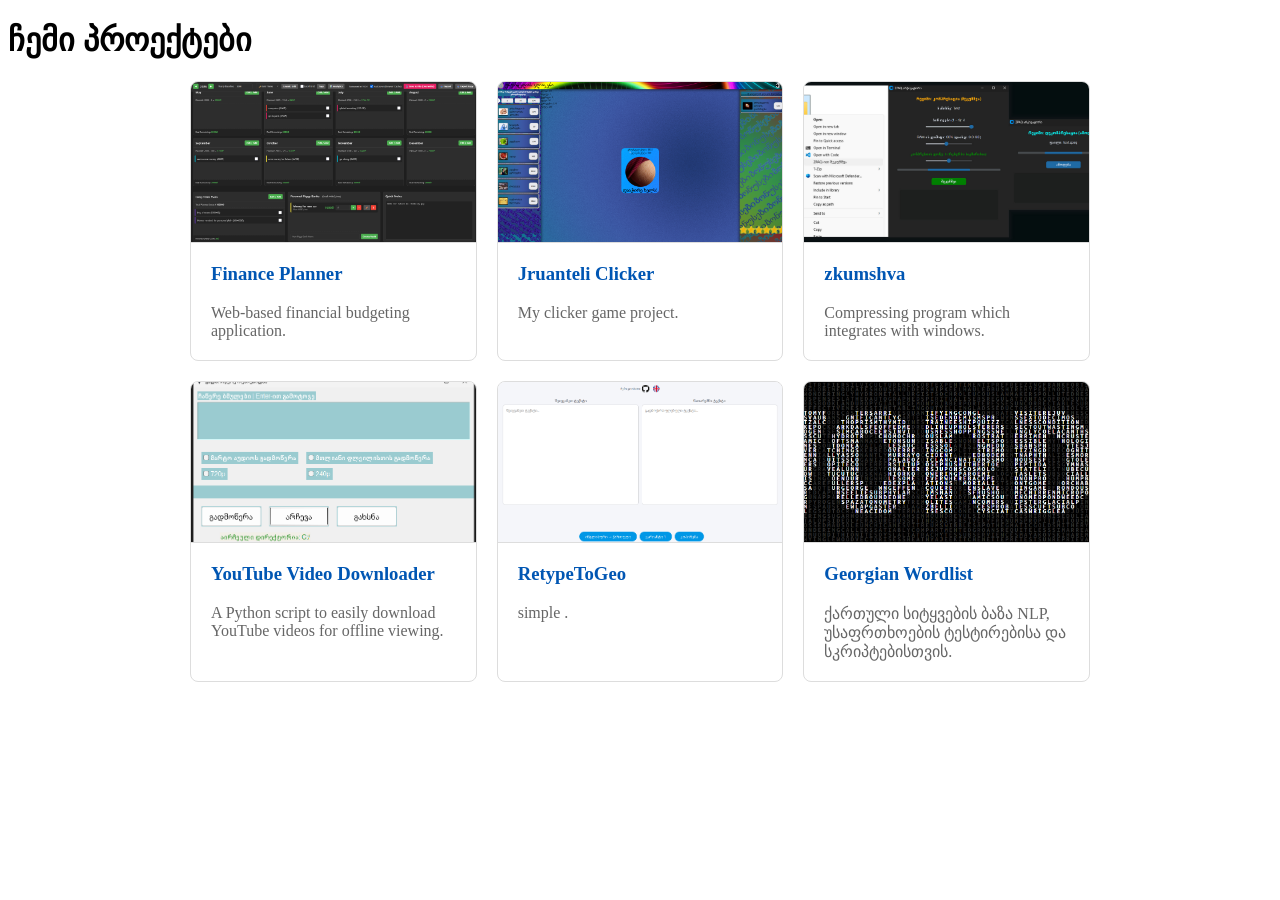
==== index.html @ f8f03f6f "showcase initial commit" ====
<!DOCTYPE html>
<html lang="en">
<head>
    <meta charset="UTF-8">
    <meta name="viewport" content="width=device-width, initial-scale=1.0">
    <title>My Portfolio</title>
    <link rel="stylesheet" href="style.css">
</head>
<body>
    <header>
        <h1>ჩემი პროექტები</h1>
    </header>
    
    <main id="project-grid" class="grid-container"></main>

    <script src="script.js"></script>
</body>
</html>
---- style.css ----
/* Replace old .project-box with this */
.project-box {
    background: #fff;
    border: 1px solid #ddd;
    border-radius: 8px;
    text-decoration: none;
    color: inherit;
    transition: transform 0.2s, box-shadow 0.2s;
    display: flex;
    flex-direction: column;
    overflow: hidden; /* Keeps image inside rounded corners */
}

.project-box:hover {
    transform: translateY(-5px);
    box-shadow: 0 4px 15px rgba(0,0,0,0.1);
}

/* Add these new rules */
.project-image {
    width: 100%;
    aspect-ratio: 16 / 9; 
    object-fit: cover;
    border-bottom: 1px solid #ddd;
}

.project-text {
    padding: 20px;
    display: flex;
    flex-direction: column;
    flex-grow: 1;
}

.grid-container {
    display: grid;
    grid-template-columns: repeat(auto-fill, minmax(220px, 1fr)); /* Reduced from 250px */
    gap: 20px;
    max-width: 900px; /* Reduced max width */
    margin: 0 auto;
}

.project-text h3 {
    margin-top: 0;
    color: #0056b3;
}

.project-text p {
    margin: 0;
    color: #666;
}
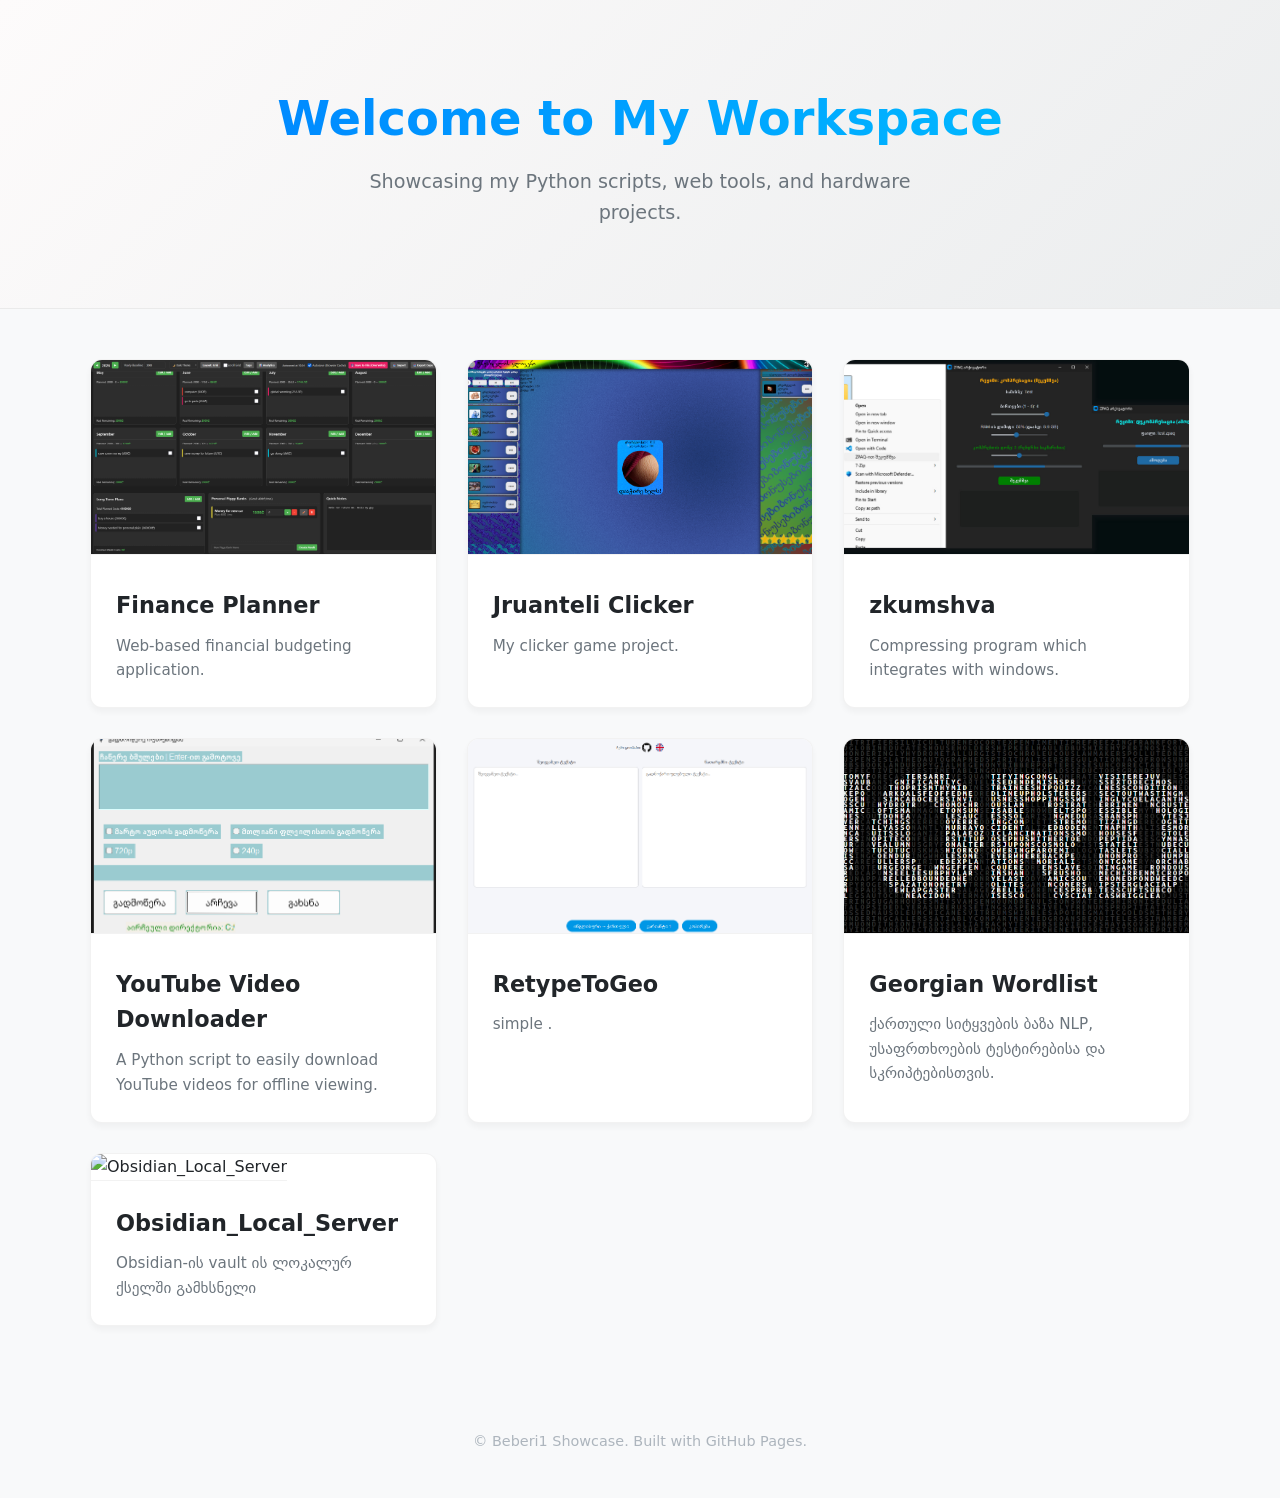
==== commit 94c92840: "changed visual of the site changed visual of the site and problem with displaying image in word list" ====
--- a/index.html
+++ b/index.html
@@ -7,12 +7,17 @@
     <link rel="stylesheet" href="style.css">
 </head>
 <body>
-    <header>
-        <h1>ჩემი პროექტები</h1>
+    <header class="hero">
+        <h1>Welcome to My Workspace</h1>
+        <p>Showcasing my Python scripts, web tools, and hardware projects.</p>
     </header>
     
     <main id="project-grid" class="grid-container"></main>
 
-    <script src="script.js"></script>
+    <footer>
+        <p>© Beberi1 Showcase. Built with GitHub Pages.</p>
+    </footer>
+
+    <script src="scrypt.js"></script>
 </body>
 </html>
--- a/style.css
+++ b/style.css
@@ -1,50 +1,132 @@
-/* Replace old .project-box with this */
+/* Modern CSS Variables */
+:root {
+    --bg-color: #f8f9fa;
+    --text-color: #212529;
+    --card-bg: #ffffff;
+    --accent-color: #007bff;
+    --shadow: 0 10px 30px rgba(0, 0, 0, 0.08);
+    --transition: all 0.3s cubic-bezier(0.25, 0.8, 0.25, 1);
+}
+
+body {
+    font-family: 'Segoe UI', system-ui, -apple-system, sans-serif;
+    background-color: var(--bg-color);
+    color: var(--text-color);
+    margin: 0;
+    padding: 0;
+    line-height: 1.6;
+}
+
+/* Hero Section Styling */
+.hero {
+    text-align: center;
+    padding: 80px 20px;
+    background: linear-gradient(135deg, #fdfbfb 0%, #ebedee 100%);
+    border-bottom: 1px solid #eaeaea;
+    margin-bottom: 50px;
+}
+
+.hero h1 {
+    font-size: 3rem;
+    margin: 0 0 10px 0;
+    background: linear-gradient(to right, #007bff, #00c6ff);
+    -webkit-background-clip: text;
+    -webkit-text-fill-color: transparent; /* Gradient text effect */
+}
+
+.hero p {
+    font-size: 1.2rem;
+    color: #6c757d;
+    max-width: 600px;
+    margin: 0 auto;
+}
+
+/* Grid Layout */
+.grid-container {
+    display: grid;
+    grid-template-columns: repeat(auto-fill, minmax(280px, 1fr));
+    gap: 30px;
+    max-width: 1100px;
+    margin: 0 auto;
+    padding: 0 20px 60px;
+}
+
+/* Advanced Card Styling */
 .project-box {
-    background: #fff;
-    border: 1px solid #ddd;
-    border-radius: 8px;
+    background: var(--card-bg);
+    border-radius: 12px;
     text-decoration: none;
     color: inherit;
-    transition: transform 0.2s, box-shadow 0.2s;
+    transition: var(--transition);
     display: flex;
     flex-direction: column;
-    overflow: hidden; /* Keeps image inside rounded corners */
+    overflow: hidden;
+    border: 1px solid rgba(0,0,0,0.05);
+    box-shadow: 0 4px 6px rgba(0,0,0,0.04);
+    
+    /* Animation setup */
+    opacity: 0; 
+    transform: translateY(20px); 
+    animation: fadeUp 0.6s ease forwards;
 }
 
+/* Hover Effects */
 .project-box:hover {
-    transform: translateY(-5px);
-    box-shadow: 0 4px 15px rgba(0,0,0,0.1);
+    transform: translateY(-8px);
+    box-shadow: var(--shadow);
 }
 
-/* Add these new rules */
+.image-wrapper {
+    overflow: hidden; /* Keeps the zoom effect inside the box */
+}
+
 .project-image {
     width: 100%;
-    aspect-ratio: 16 / 9; 
+    aspect-ratio: 16 / 9;
     object-fit: cover;
-    border-bottom: 1px solid #ddd;
+    border-bottom: 1px solid rgba(0,0,0,0.05);
+    transition: transform 0.5s ease;
+}
+
+.project-box:hover .project-image {
+    transform: scale(1.05); /* Slight image zoom on hover */
 }
 
 .project-text {
-    padding: 20px;
+    padding: 25px;
     display: flex;
     flex-direction: column;
     flex-grow: 1;
 }
 
-.grid-container {
-    display: grid;
-    grid-template-columns: repeat(auto-fill, minmax(220px, 1fr)); /* Reduced from 250px */
-    gap: 20px;
-    max-width: 900px; /* Reduced max width */
-    margin: 0 auto;
+.project-text h3 {
+    margin: 0 0 10px 0;
+    font-size: 1.4rem;
+    color: var(--text-color);
+    transition: color 0.3s ease;
 }
 
-.project-text h3 {
-    margin-top: 0;
-    color: #0056b3;
+.project-box:hover .project-text h3 {
+    color: var(--accent-color); /* Title turns blue on hover */
 }
 
 .project-text p {
     margin: 0;
-    color: #666;
+    color: #6c757d;
+    font-size: 0.95rem;
+}
+
+footer {
+    text-align: center;
+    padding: 30px;
+    color: #adb5bd;
+    font-size: 0.9rem;
+}
+
+/* Keyframe for the cascading load animation */
+@keyframes fadeUp {
+    to {
+        opacity: 1;
+        transform: translateY(0);
+    }
 }
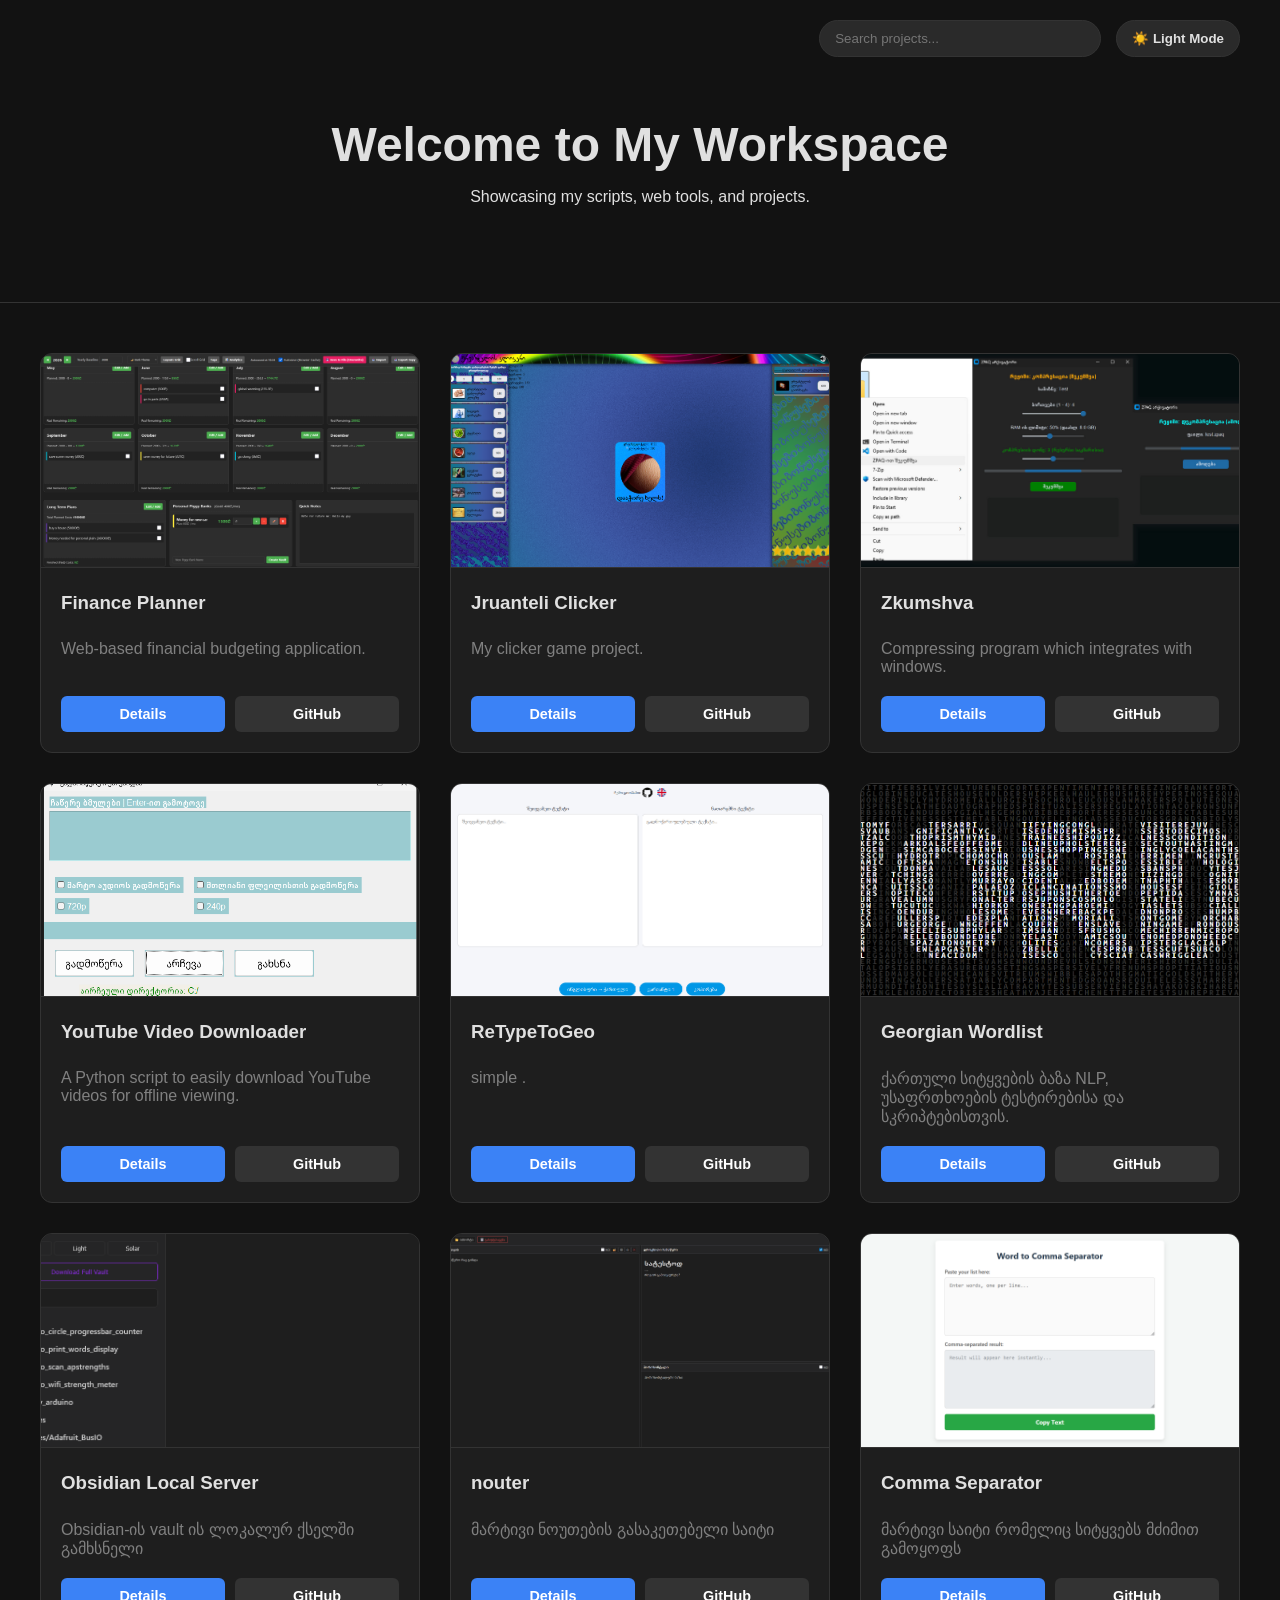
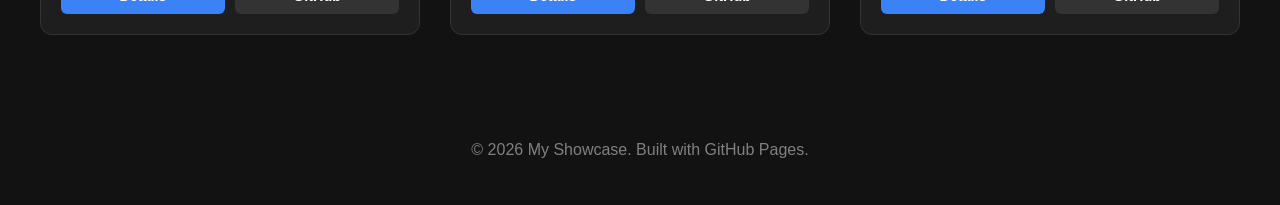
==== commit a1153c00: "update Added: dark light themes comma_separator project nouter project buttons to view or use th" ====
--- a/index.html
+++ b/index.html
@@ -7,15 +7,20 @@
     <link rel="stylesheet" href="style.css">
 </head>
 <body>
+    <nav class="top-nav">
+        <input type="text" id="search-input" placeholder="Search projects...">
+        <button id="theme-toggle">☀️ Light Mode</button>
+    </nav>
+
     <header class="hero">
         <h1>Welcome to My Workspace</h1>
-        <p>Showcasing my Python scripts, web tools, and hardware projects.</p>
+        <p>Showcasing my scripts, web tools, and projects.</p>
     </header>
     
     <main id="project-grid" class="grid-container"></main>
 
     <footer>
-        <p>© Beberi1 Showcase. Built with GitHub Pages.</p>
+        <p>© 2026 My Showcase. Built with GitHub Pages.</p>
     </footer>
 
     <script src="scrypt.js"></script>
--- a/style.css
+++ b/style.css
@@ -1,99 +1,123 @@
-/* Modern CSS Variables */
+/* Dark Mode by Default */
 :root {
+    --bg-color: #121212;
+    --text-color: #e0e0e0;
+    --card-bg: #1e1e1e;
+    --accent-color: #3b82f6;
+    --border-color: #333;
+    --shadow: 0 8px 20px rgba(0, 0, 0, 0.4);
+    --input-bg: #2a2a2a;
+}
+
+/* Light Mode Overrides */
+body.light-mode {
     --bg-color: #f8f9fa;
     --text-color: #212529;
     --card-bg: #ffffff;
-    --accent-color: #007bff;
+    --border-color: #eaeaea;
     --shadow: 0 10px 30px rgba(0, 0, 0, 0.08);
-    --transition: all 0.3s cubic-bezier(0.25, 0.8, 0.25, 1);
+    --input-bg: #ffffff;
 }
 
 body {
-    font-family: 'Segoe UI', system-ui, -apple-system, sans-serif;
+    font-family: 'Segoe UI', sans-serif;
     background-color: var(--bg-color);
     color: var(--text-color);
     margin: 0;
-    padding: 0;
-    line-height: 1.6;
+    transition: background-color 0.3s, color 0.3s;
 }
 
-/* Hero Section Styling */
+/* Top Navigation (Search & Theme Toggle) */
+.top-nav {
+    display: flex;
+    justify-content: flex-end;
+    align-items: center;
+    padding: 20px 40px;
+    gap: 15px;
+}
+
+#search-input {
+    padding: 10px 15px;
+    border-radius: 20px;
+    border: 1px solid var(--border-color);
+    background: var(--input-bg);
+    color: var(--text-color);
+    outline: none;
+    width: 250px;
+    transition: 0.3s;
+}
+
+#search-input:focus {
+    border-color: var(--accent-color);
+}
+
+#theme-toggle {
+    padding: 10px 15px;
+    border-radius: 20px;
+    border: 1px solid var(--border-color);
+    background: var(--input-bg);
+    color: var(--text-color);
+    cursor: pointer;
+    font-weight: bold;
+    transition: 0.3s;
+}
+
+#theme-toggle:hover {
+    background: var(--border-color);
+}
+
+/* Hero Section */
 .hero {
     text-align: center;
-    padding: 80px 20px;
-    background: linear-gradient(135deg, #fdfbfb 0%, #ebedee 100%);
-    border-bottom: 1px solid #eaeaea;
+    padding: 40px 20px 80px;
+    border-bottom: 1px solid var(--border-color);
     margin-bottom: 50px;
 }
 
 .hero h1 {
     font-size: 3rem;
     margin: 0 0 10px 0;
-    background: linear-gradient(to right, #007bff, #00c6ff);
-    -webkit-background-clip: text;
-    -webkit-text-fill-color: transparent; /* Gradient text effect */
-}
-
-.hero p {
-    font-size: 1.2rem;
-    color: #6c757d;
-    max-width: 600px;
-    margin: 0 auto;
+    color: var(--text-color);
 }
 
 /* Grid Layout */
 .grid-container {
     display: grid;
-    grid-template-columns: repeat(auto-fill, minmax(280px, 1fr));
+    grid-template-columns: repeat(auto-fill, minmax(300px, 1fr));
     gap: 30px;
-    max-width: 1100px;
+    max-width: 1200px;
     margin: 0 auto;
     padding: 0 20px 60px;
 }
 
-/* Advanced Card Styling */
+/* Project Cards */
 .project-box {
     background: var(--card-bg);
     border-radius: 12px;
-    text-decoration: none;
-    color: inherit;
-    transition: var(--transition);
+    border: 1px solid var(--border-color);
+    overflow: hidden;
     display: flex;
     flex-direction: column;
-    overflow: hidden;
-    border: 1px solid rgba(0,0,0,0.05);
-    box-shadow: 0 4px 6px rgba(0,0,0,0.04);
-    
-    /* Animation setup */
-    opacity: 0; 
-    transform: translateY(20px); 
+    transition: transform 0.3s, box-shadow 0.3s;
     animation: fadeUp 0.6s ease forwards;
+    opacity: 0;
+    transform: translateY(20px);
 }
 
-/* Hover Effects */
 .project-box:hover {
-    transform: translateY(-8px);
+    transform: translateY(-5px);
     box-shadow: var(--shadow);
-}
-
-.image-wrapper {
-    overflow: hidden; /* Keeps the zoom effect inside the box */
 }
 
 .project-image {
     width: 100%;
     aspect-ratio: 16 / 9;
     object-fit: cover;
-    border-bottom: 1px solid rgba(0,0,0,0.05);
-    transition: transform 0.5s ease;
-}
-
-.project-box:hover .project-image {
-    transform: scale(1.05); /* Slight image zoom on hover */
+    border-bottom: 1px solid var(--border-color);
 }
 
 .project-text {
-    padding: 25px;
+    padding: 20px;
     display: flex;
     flex-direction: column;
     flex-grow: 1;
@@ -101,32 +125,61 @@
 
 .project-text h3 {
     margin: 0 0 10px 0;
-    font-size: 1.4rem;
     color: var(--text-color);
-    transition: color 0.3s ease;
-}
-
-.project-box:hover .project-text h3 {
-    color: var(--accent-color); /* Title turns blue on hover */
 }
 
 .project-text p {
-    margin: 0;
-    color: #6c757d;
-    font-size: 0.95rem;
+    color: gray;
+    flex-grow: 1;
+    margin-bottom: 20px;
+}
+
+/* Buttons inside Cards */
+.card-buttons {
+    display: flex;
+    gap: 10px;
+}
+
+.btn {
+    flex: 1;
+    text-align: center;
+    padding: 10px;
+    border-radius: 6px;
+    text-decoration: none;
+    font-weight: bold;
+    font-size: 0.9rem;
+    transition: 0.2s;
+}
+
+.btn-view {
+    background-color: var(--accent-color);
+    color: #fff;
+}
+
+.btn-view:hover { background-color: #2563eb; }
+
+.btn-github {
+    background-color: #333;
+    color: #fff;
+}
+
+.btn-github:hover { background-color: #000; }
+
+body.light-mode .btn-github {
+    background-color: #e5e5e5;
+    color: #000;
+}
+
+body.light-mode .btn-github:hover {
+    background-color: #d4d4d4;
 }
 
 footer {
     text-align: center;
     padding: 30px;
-    color: #adb5bd;
-    font-size: 0.9rem;
+    color: gray;
 }
 
-/* Keyframe for the cascading load animation */
 @keyframes fadeUp {
-    to {
-        opacity: 1;
-        transform: translateY(0);
-    }
+    to { opacity: 1; transform: translateY(0); }
 }
